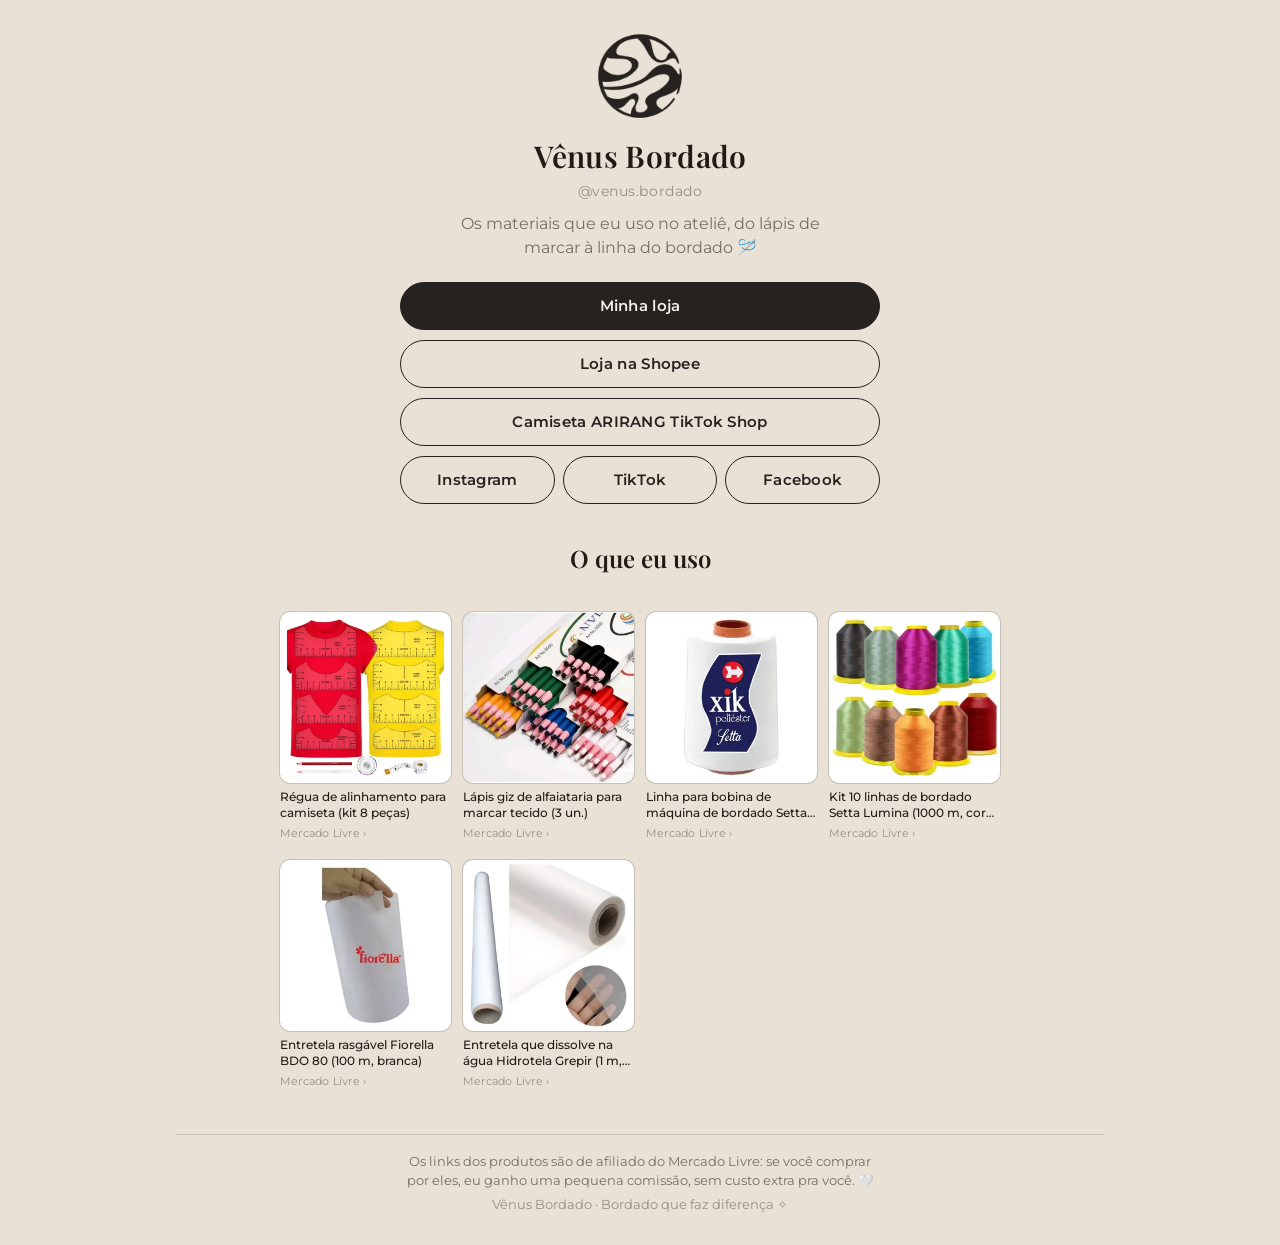
==== index.html @ 55e1a4aa "Página de links da Vênus Bordado: lojas, redes e 6 materiais que eu uso (afiliado Mercado Livre)" ====
<!doctype html>
<html lang="pt-BR">
<head>
  <meta charset="utf-8">
  <meta name="viewport" content="width=device-width, initial-scale=1">
  <title>Vênus Bordado · links</title>
  <meta name="description" content="Os materiais de bordado que eu uso no ateliê: régua, lápis de marcar, linhas, entretela e camisetas. Links da Vênus Bordado.">
  <meta name="theme-color" content="#E9E1D5">
  <meta property="og:type" content="website">
  <meta property="og:title" content="Vênus Bordado · os materiais que eu uso">
  <meta property="og:description" content="Régua, lápis de marcar, linhas, entretela e camisetas: tudo o que eu uso no ateliê.">
  <meta property="og:image" content="https://venusbordado.github.io/img/og.png">
  <meta property="og:url" content="https://venusbordado.github.io/">
  <meta name="twitter:card" content="summary_large_image">
  <link rel="icon" type="image/png" sizes="32x32" href="img/favicon-32.png">
  <link rel="apple-touch-icon" href="img/favicon-192.png">
  <link rel="preconnect" href="https://fonts.googleapis.com">
  <link rel="preconnect" href="https://fonts.gstatic.com" crossorigin>
  <link href="https://fonts.googleapis.com/css2?family=Montserrat:wght@400;500;600&family=Playfair+Display:wght@500;600&display=swap" rel="stylesheet">
  <link rel="stylesheet" href="style.css">
</head>
<body>
  <main class="pagina">
    <header class="topo">
      <img class="logo" src="img/logo-simbolo-grafite.png" alt="Logo da Vênus Bordado" width="88" height="88">
      <h1>Vênus Bordado</h1>
      <p class="handle">@venus.bordado</p>
      <p class="bio">Os materiais que eu uso no ateliê, do lápis de marcar à linha do bordado 🪡</p>
      <nav class="redes" aria-label="Lojas">
        <a class="botao botao-cheio" href="https://venusbordado.lojavirtualnuvem.com.br/" target="_blank" rel="noopener">Minha loja</a>
        <a class="botao" href="https://shopee.com.br/venusbordado" target="_blank" rel="noopener">Loja na Shopee</a>
        <a class="botao" href="https://shop.tiktok.com/br/pdp/camiseta-bordada-arirang-k-pop-preta-100-algodao-bts/1736988760825235250" target="_blank" rel="noopener">Camiseta ARIRANG TikTok Shop</a>
      </nav>
      <nav class="sociais" aria-label="Redes sociais">
        <a class="botao botao-mini" href="https://www.instagram.com/venus.bordado/" target="_blank" rel="noopener">Instagram</a>
        <a class="botao botao-mini" href="https://www.tiktok.com/@venus.bordado" target="_blank" rel="noopener">TikTok</a>
        <a class="botao botao-mini" href="https://www.facebook.com/venus.bordado/" target="_blank" rel="noopener">Facebook</a>
      </nav>
    </header>

    <section class="vitrine" aria-labelledby="titulo-vitrine">
      <h2 id="titulo-vitrine">O que eu uso</h2>
      <div class="filtros" id="filtros" role="group" aria-label="Filtrar por categoria" hidden></div>
      <ul class="cards" id="cards"></ul>
      <p class="vazio" id="vazio" hidden>Em breve: os materiais que eu uso no ateliê ✨</p>
    </section>

    <footer class="rodape">
      <p>Os links dos produtos são de afiliado do Mercado Livre: se você comprar por eles, eu ganho uma pequena comissão, sem custo extra pra você. 🤍</p>
      <p class="assinatura">Vênus Bordado · Bordado que faz diferença ✧</p>
    </footer>
  </main>
  <script src="app.js"></script>
</body>
</html>
---- style.css ----
:root {
  --fundo: #E9E1D5;
  --cartao: #F4EFE7;
  --texto: #201B17;
  --grafite: #262220;
  --taupe: #B8A992;
  --suave: #74705F;
  --handle: #968F85;
  --filete: #C6C2B7;
  --raio: 16px;
}
* { box-sizing: border-box; }
html { -webkit-text-size-adjust: 100%; }
body {
  margin: 0;
  background: var(--fundo);
  color: var(--texto);
  font-family: "Montserrat", system-ui, sans-serif;
  font-size: 16px;
  line-height: 1.5;
}
.pagina { max-width: 960px; margin: 0 auto; padding: 32px 16px 24px; }

/* topo */
.topo { text-align: center; max-width: 480px; margin: 0 auto 36px; }
.logo { width: 88px; height: 88px; display: block; margin: 0 auto 14px; }
h1, h2 { font-family: "Playfair Display", Georgia, serif; font-weight: 600; margin: 0; }
h1 { font-size: 30px; letter-spacing: 0.01em; }
.handle { margin: 2px 0 10px; color: var(--handle); font-size: 14px; letter-spacing: 0.04em; }
.bio { margin: 0 auto 22px; color: var(--suave); max-width: 34ch; }
.redes { display: grid; gap: 10px; }
.sociais { display: grid; grid-template-columns: repeat(3, minmax(0, 1fr)); gap: 8px; margin-top: 10px; }
.botao-mini { min-height: 44px; padding: 0 6px; font-size: 13px; border-width: 1px; }
.botao {
  display: flex; align-items: center; justify-content: center;
  min-height: 48px; padding: 0 20px;
  border: 1.5px solid var(--grafite); border-radius: 999px;
  color: var(--grafite); text-decoration: none;
  font-weight: 600; font-size: 15px; letter-spacing: 0.02em;
  background: transparent;
  transition: background .15s, color .15s;
}
.botao:hover, .botao:focus-visible { background: var(--grafite); color: var(--cartao); }
.botao-cheio { background: var(--grafite); color: var(--cartao); }
.botao-cheio:hover, .botao-cheio:focus-visible { background: #000; }
a:focus-visible, button:focus-visible { outline: 3px solid var(--taupe); outline-offset: 3px; }

/* vitrine */
.vitrine h2 { font-size: 24px; text-align: center; margin-bottom: 16px; }
.filtros { display: flex; flex-wrap: wrap; justify-content: center; gap: 8px; margin-bottom: 20px; }
.filtro {
  min-height: 44px; padding: 0 16px; border-radius: 999px;
  border: 1px solid var(--filete); background: var(--cartao); color: var(--texto);
  font: 500 14px "Montserrat", sans-serif; cursor: pointer;
}
.filtro[aria-pressed="true"] { background: var(--grafite); border-color: var(--grafite); color: var(--cartao); }
.cards {
  list-style: none; margin: 0 auto; padding: 0; max-width: 720px;
  display: grid; gap: 14px 8px; grid-template-columns: repeat(3, minmax(0, 1fr));
}
@media (min-width: 640px) { .cards { grid-template-columns: repeat(4, minmax(0, 1fr)); gap: 18px 12px; } }
/* quadradinho estilo grade do Instagram: a foto inteira e o link */
.tile { display: flex; flex-direction: column; gap: 6px; color: var(--texto); text-decoration: none; }
.tile img {
  width: 100%; height: auto; aspect-ratio: 1 / 1; object-fit: cover; display: block;
  border-radius: 10px; background: #fff; box-shadow: 0 0 0 1px var(--filete);
  transition: transform .15s;
}
.tile:hover img, .tile:focus-visible img { transform: scale(1.03); }
.tile .nome {
  font-size: 12px; line-height: 1.3; font-weight: 500;
  display: -webkit-box; -webkit-line-clamp: 2; -webkit-box-orient: vertical; overflow: hidden;
}
.tile .ver { font-size: 10.5px; color: var(--handle); letter-spacing: 0.02em; white-space: nowrap; }
.vazio { text-align: center; color: var(--suave); padding: 24px 0; }

/* rodape */
.rodape { margin-top: 44px; padding-top: 18px; border-top: 1px solid var(--filete); text-align: center; color: var(--suave); font-size: 12.5px; }
.rodape p { margin: 0 auto 6px; max-width: 52ch; }
.assinatura { color: var(--handle); }
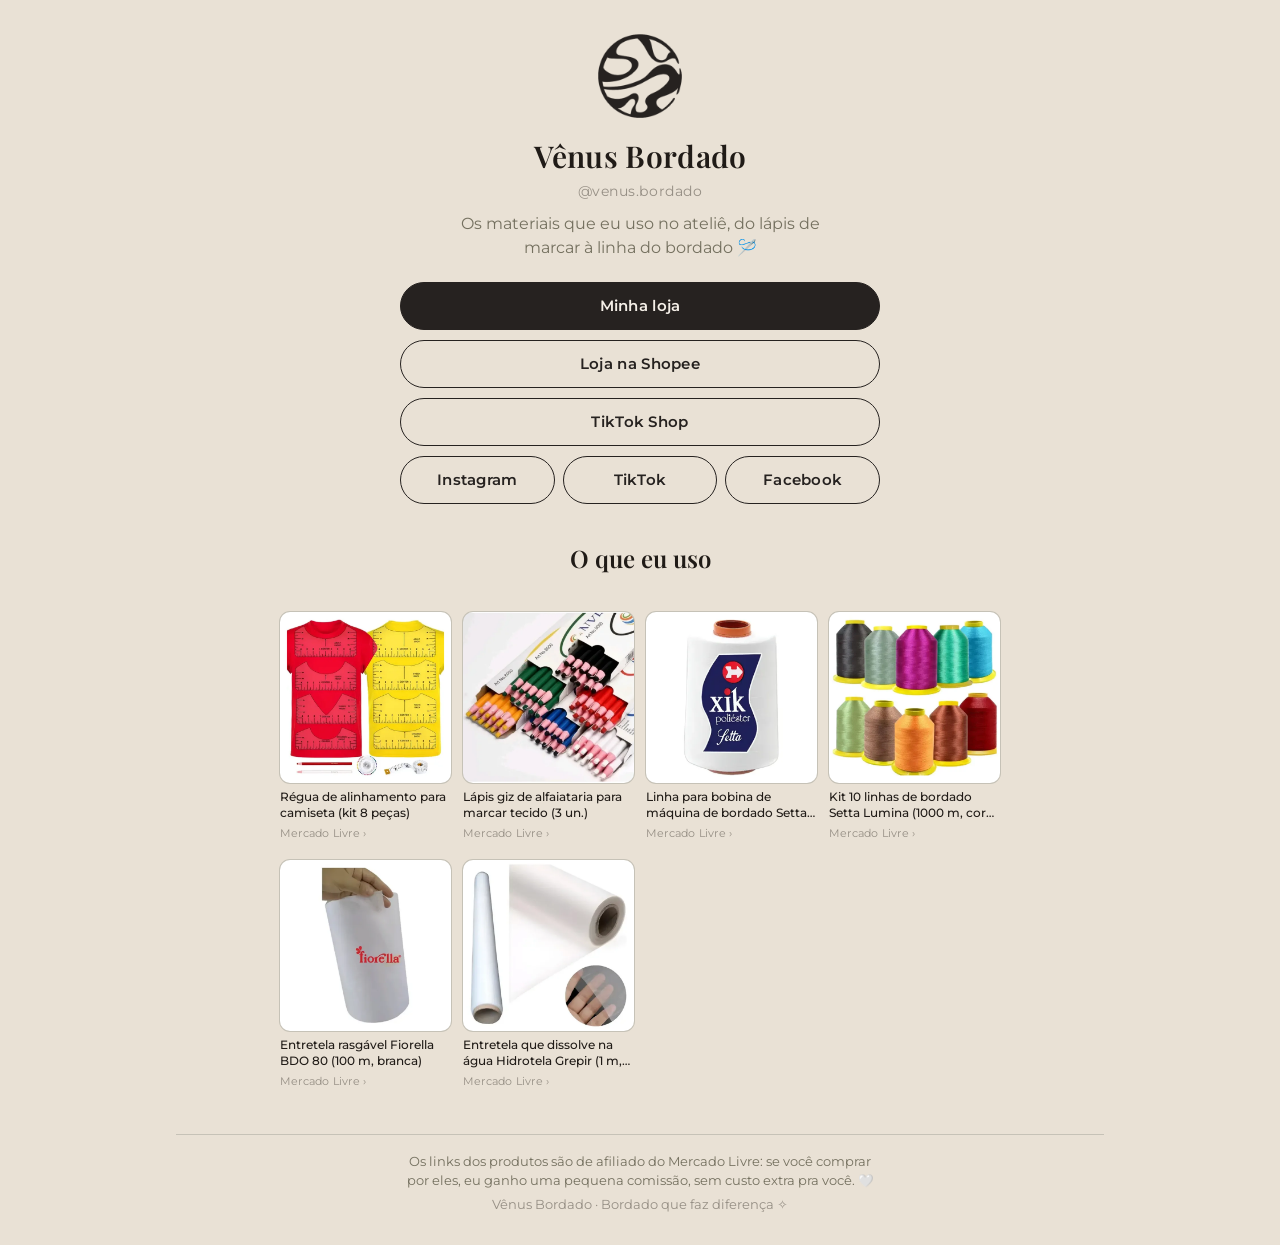
==== commit 6875fd2a: "Botão TikTok Shop" ====
--- a/index.html
+++ b/index.html
@@ -29,7 +29,7 @@
       <nav class="redes" aria-label="Lojas">
         <a class="botao botao-cheio" href="https://venusbordado.lojavirtualnuvem.com.br/" target="_blank" rel="noopener">Minha loja</a>
         <a class="botao" href="https://shopee.com.br/venusbordado" target="_blank" rel="noopener">Loja na Shopee</a>
-        <a class="botao" href="https://shop.tiktok.com/br/pdp/camiseta-bordada-arirang-k-pop-preta-100-algodao-bts/1736988760825235250" target="_blank" rel="noopener">Camiseta ARIRANG TikTok Shop</a>
+        <a class="botao" href="https://shop.tiktok.com/br/pdp/camiseta-bordada-arirang-k-pop-preta-100-algodao-bts/1736988760825235250" target="_blank" rel="noopener">TikTok Shop</a>
       </nav>
       <nav class="sociais" aria-label="Redes sociais">
         <a class="botao botao-mini" href="https://www.instagram.com/venus.bordado/" target="_blank" rel="noopener">Instagram</a>
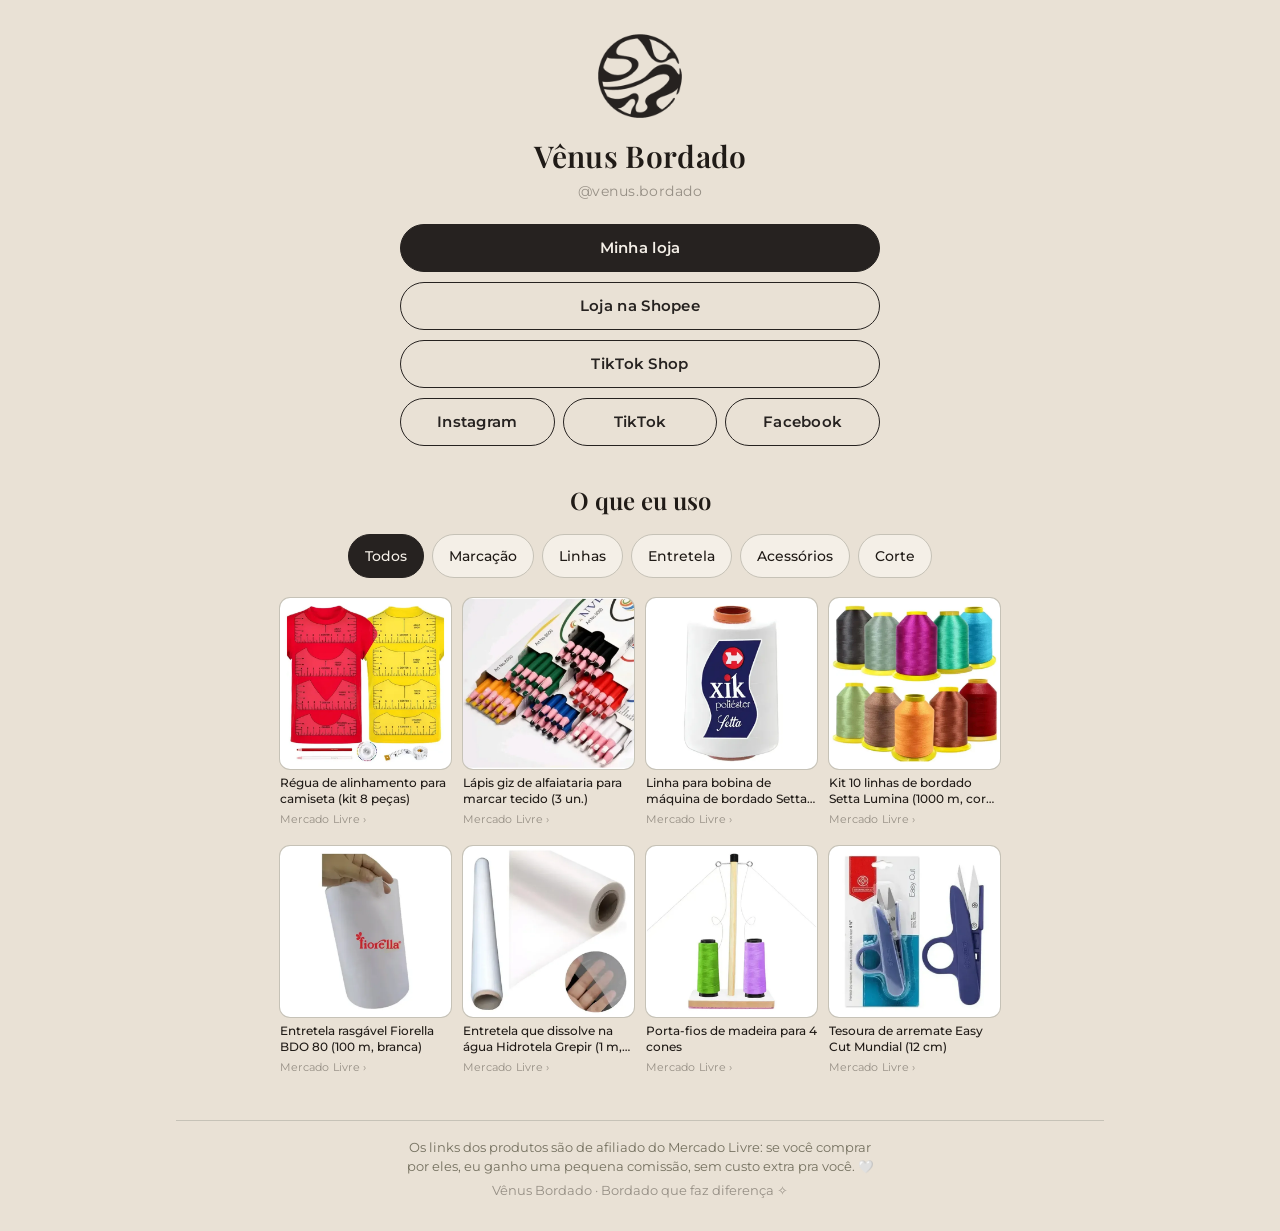
==== commit 4e19ced7: "Topo sem a frase de descrição" ====
--- a/index.html
+++ b/index.html
@@ -25,7 +25,6 @@
       <img class="logo" src="img/logo-simbolo-grafite.png" alt="Logo da Vênus Bordado" width="88" height="88">
       <h1>Vênus Bordado</h1>
       <p class="handle">@venus.bordado</p>
-      <p class="bio">Os materiais que eu uso no ateliê, do lápis de marcar à linha do bordado 🪡</p>
       <nav class="redes" aria-label="Lojas">
         <a class="botao botao-cheio" href="https://venusbordado.lojavirtualnuvem.com.br/" target="_blank" rel="noopener">Minha loja</a>
         <a class="botao" href="https://shopee.com.br/venusbordado" target="_blank" rel="noopener">Loja na Shopee</a>
--- a/style.css
+++ b/style.css
@@ -26,7 +26,7 @@
 .logo { width: 88px; height: 88px; display: block; margin: 0 auto 14px; }
 h1, h2 { font-family: "Playfair Display", Georgia, serif; font-weight: 600; margin: 0; }
 h1 { font-size: 30px; letter-spacing: 0.01em; }
-.handle { margin: 2px 0 10px; color: var(--handle); font-size: 14px; letter-spacing: 0.04em; }
+.handle { margin: 2px 0 22px; color: var(--handle); font-size: 14px; letter-spacing: 0.04em; }
 .bio { margin: 0 auto 22px; color: var(--suave); max-width: 34ch; }
 .redes { display: grid; gap: 10px; }
 .sociais { display: grid; grid-template-columns: repeat(3, minmax(0, 1fr)); gap: 8px; margin-top: 10px; }
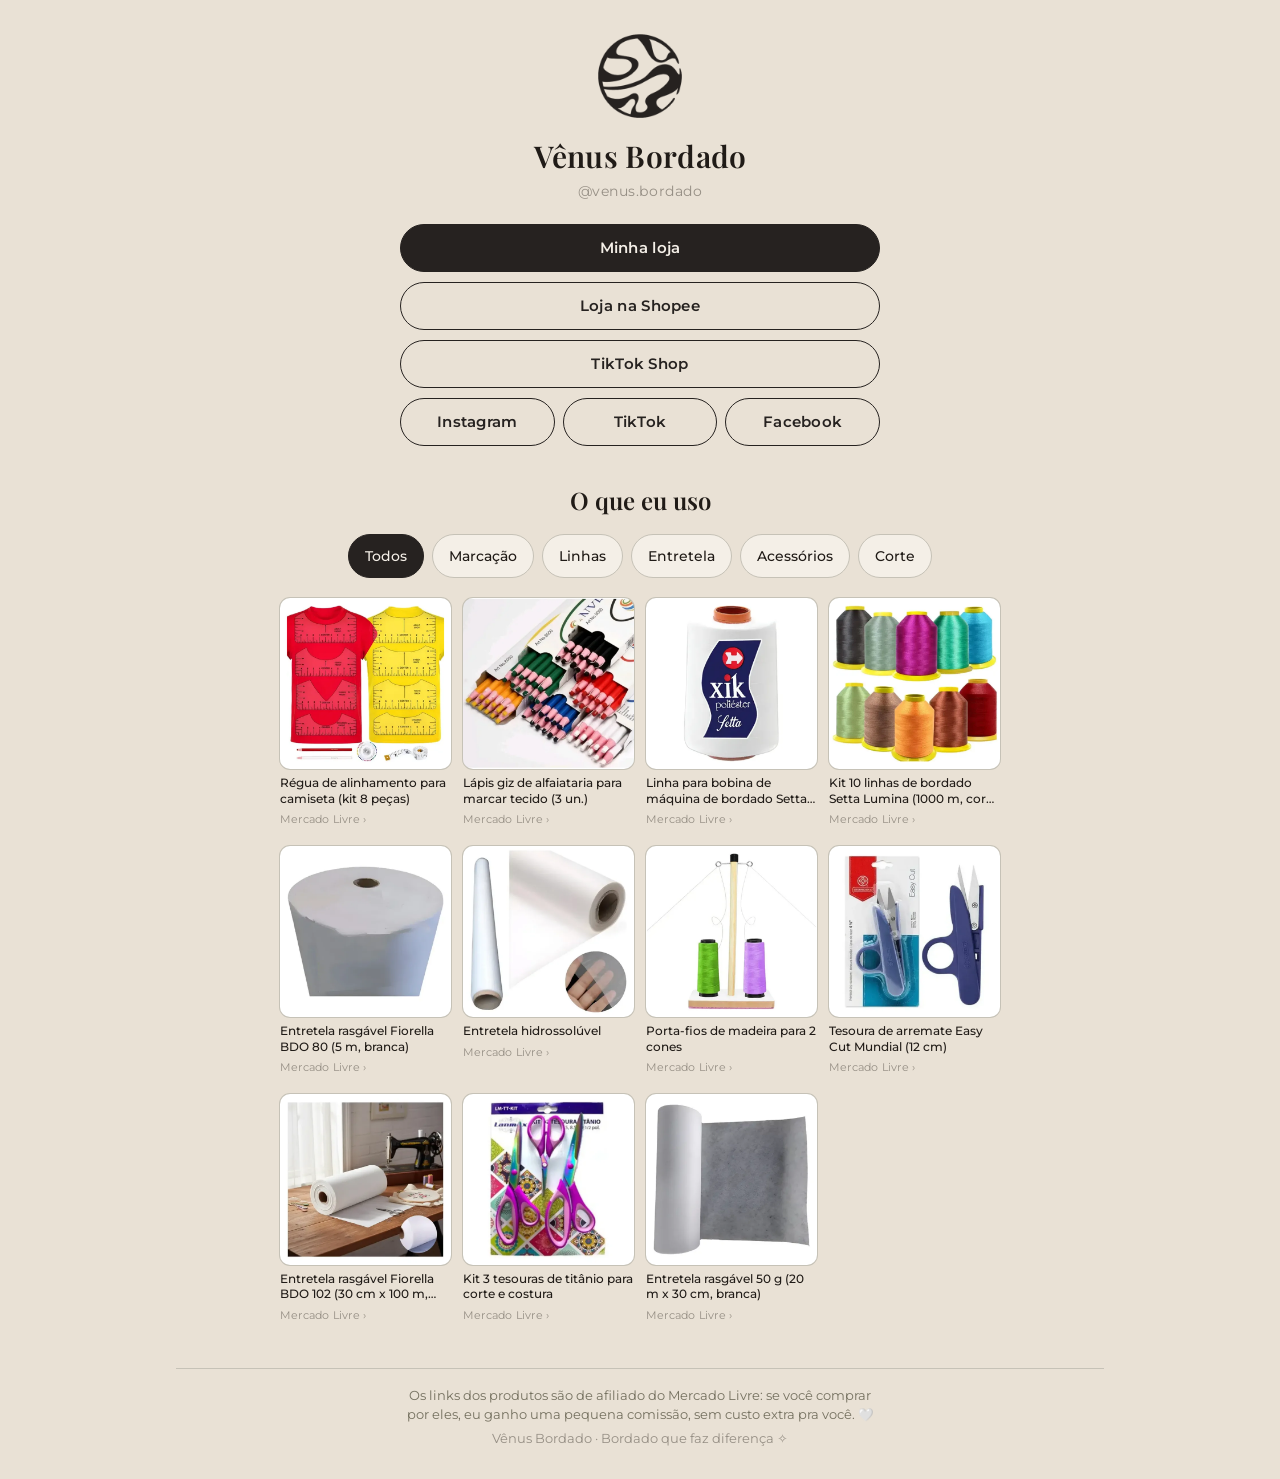
==== commit d74fba0c: "TikTok Shop: botão leva para a vitrine inteira" ====
--- a/index.html
+++ b/index.html
@@ -28,7 +28,7 @@
       <nav class="redes" aria-label="Lojas">
         <a class="botao botao-cheio" href="https://venusbordado.lojavirtualnuvem.com.br/" target="_blank" rel="noopener">Minha loja</a>
         <a class="botao" href="https://shopee.com.br/venusbordado" target="_blank" rel="noopener">Loja na Shopee</a>
-        <a class="botao" href="https://shop.tiktok.com/br/pdp/camiseta-bordada-arirang-k-pop-preta-100-algodao-bts/1736988760825235250" target="_blank" rel="noopener">TikTok Shop</a>
+        <a class="botao" href="https://vt.tiktok.com/ZSbKCS294/?page=TikTokShop" target="_blank" rel="noopener">TikTok Shop</a>
       </nav>
       <nav class="sociais" aria-label="Redes sociais">
         <a class="botao botao-mini" href="https://www.instagram.com/venus.bordado/" target="_blank" rel="noopener">Instagram</a>
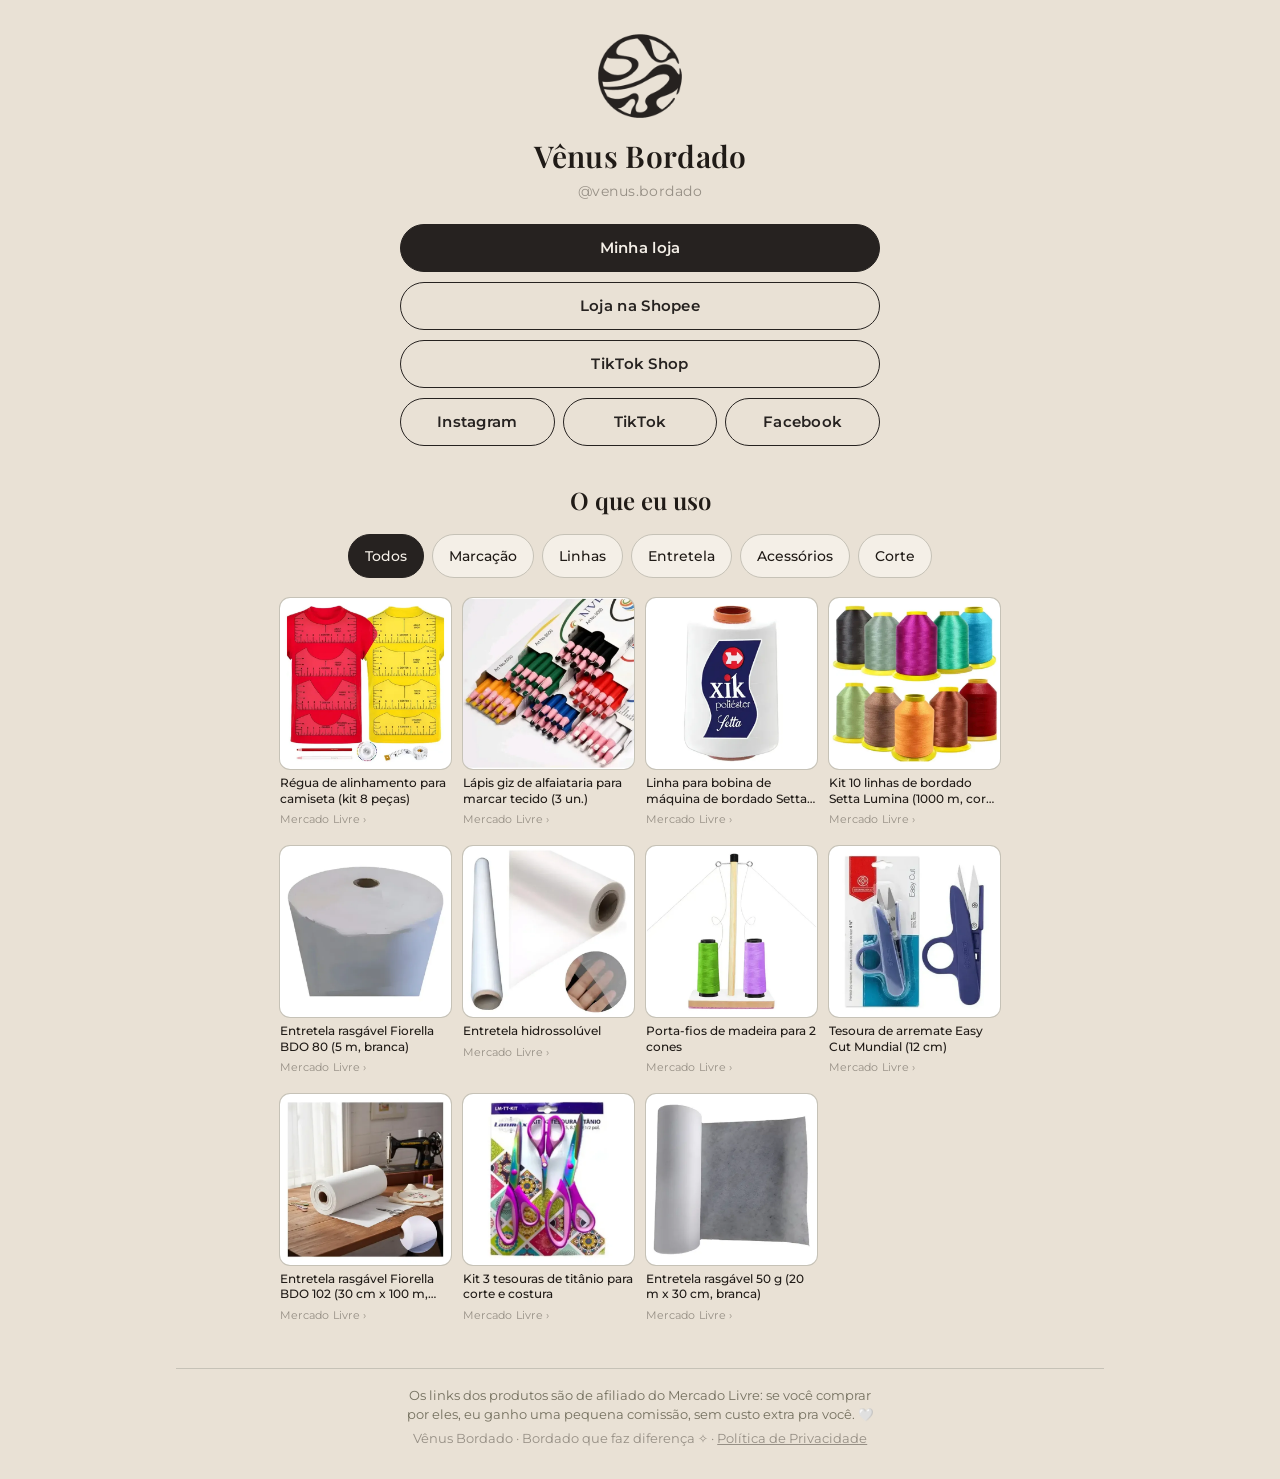
==== commit 65e2a448: "Política de Privacidade (para o formulário de potenciais clientes do TikTok)" ====
--- a/index.html
+++ b/index.html
@@ -46,7 +46,7 @@
 
     <footer class="rodape">
       <p>Os links dos produtos são de afiliado do Mercado Livre: se você comprar por eles, eu ganho uma pequena comissão, sem custo extra pra você. 🤍</p>
-      <p class="assinatura">Vênus Bordado · Bordado que faz diferença ✧</p>
+      <p class="assinatura">Vênus Bordado · Bordado que faz diferença ✧ · <a href="privacidade.html" style="color:inherit">Política de Privacidade</a></p>
     </footer>
   </main>
   <script src="app.js"></script>
